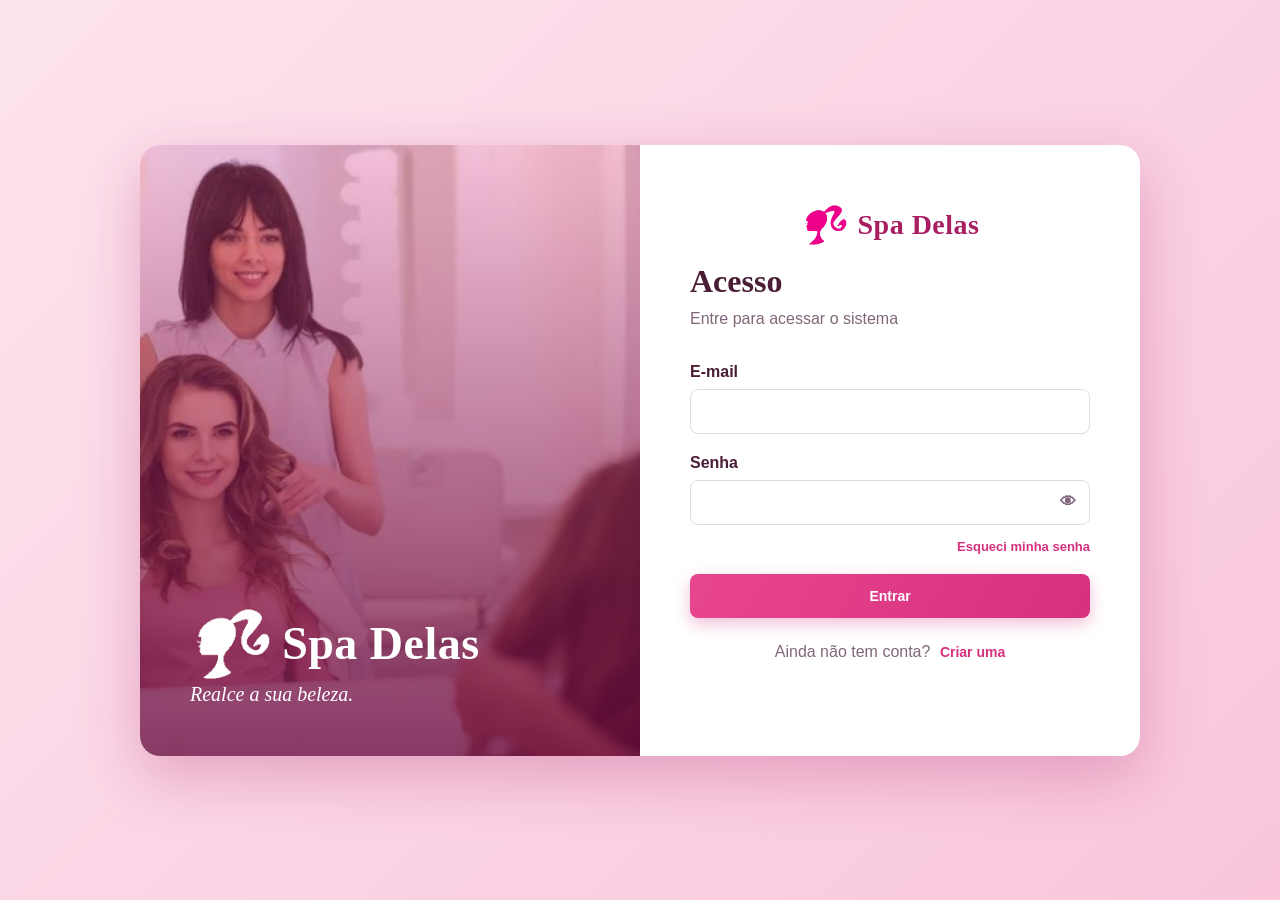
==== wwwroot/admin.html @ eb9e3eeb "Spa Delas - primeira versão" ====
<!DOCTYPE html>
<html lang="pt-br">
<head>
    <meta charset="UTF-8">
    <meta name="viewport" content="width=device-width, initial-scale=1.0">
    <title>Spa Delas - Administração</title>
    <link rel="icon" href="imagens/logo.png">
    <link rel="stylesheet" href="estilo.css">
    <link rel="stylesheet" href="comum.css">
    <style>
        .filtros { display:flex; gap:12px; flex-wrap:wrap; align-items:flex-end; }
        .filtros .campo { margin-bottom:0; }
        .acoes-tab { display:flex; gap:6px; flex-wrap:wrap; }
        tr.inativo td { opacity:.5; }
        .tabela-rolagem { overflow-x:auto; }
        .tabela-rolagem table { width:100%; min-width:560px; }
        .galeria { display:grid; grid-template-columns:repeat(auto-fill,minmax(110px,1fr)); gap:8px; }
        .galeria figure { margin:0; position:relative; }
        .galeria img { width:100%; height:100px; object-fit:cover; border-radius:8px; display:block; }
        .galeria .remover { position:absolute; top:4px; right:4px; background:rgba(0,0,0,.65); color:#fff; border-radius:50%; width:24px; height:24px; padding:0; line-height:1; }
    </style>
</head>
<body>
<div id="areaSistema">
    <header class="topo" id="cabecalho"></header>
    <nav class="menu" id="menu"></nav>
    <main class="conteudo">

        <section class="pagina escondido" id="pagina-dashboard">
            <div class="titulo-pagina"><h2>Dashboard</h2><p>Visão geral do salão.</p></div>
            <div class="card"><div class="filtros"><div class="campo"><label for="dashMeses">Período dos gráficos</label>
                <select id="dashMeses"><option value="3">Últimos 3 meses</option><option value="6" selected>Últimos 6 meses</option><option value="12">Últimos 12 meses</option></select></div></div></div>
            <div id="areaDash"><div class="carregando">Carregando…</div></div>
        </section>

        <section class="pagina escondido" id="pagina-agenda">
            <div class="titulo-pagina"><h2>Agenda</h2><p>Todas as profissionais em formato de calendário.</p></div>
            <div class="card"><div class="filtros" style="margin-bottom:14px"><div class="campo"><label for="agBarb">Profissional</label><select id="agBarb"><option value="">Todos</option></select></div></div><div id="calendario"></div></div>
        </section>

        <section class="pagina escondido" id="pagina-agendamentos">
            <div class="titulo-pagina"><h2>Agendamentos</h2><p>Filtre, conclua, cancele ou crie agendamentos para clientes.</p></div>
            <div class="card"><div class="filtros">
                <div class="campo"><label for="fDe">De</label><input type="date" id="fDe"></div>
                <div class="campo"><label for="fAte">Até</label><input type="date" id="fAte"></div>
                <div class="campo"><label for="fBarb">Profissional</label><select id="fBarb"><option value="">Todos</option></select></div>
                <div class="campo"><label for="fStatus">Status</label><select id="fStatus"><option value="">Todos</option><option>Agendado</option><option>Concluido</option><option>Faltou</option><option>Cancelado</option></select></div>
                <button type="button" class="btn btn-primario" id="fBuscar">Filtrar</button>
                <button type="button" class="btn btn-rosa" id="fNovo">+ Novo agendamento</button>
            </div></div>
            <div class="card" id="listaAg"></div>
        </section>

        <section class="pagina escondido" id="pagina-servicos">
            <div class="titulo-pagina"><h2>Serviços</h2><p>Edite, desative (sem perder histórico) ou remova.</p></div>
            <div class="card"><button type="button" class="btn btn-rosa" id="novoServico">+ Novo serviço</button></div>
            <div class="card" id="listaServicos"></div>
        </section>

        <section class="pagina escondido" id="pagina-barbeiros">
            <div class="titulo-pagina"><h2>Profissionais</h2><p>Cadastre, edite, defina a comissão, horários e perfil.</p></div>
            <div class="card"><button type="button" class="btn btn-rosa" id="novoBarbeiro">+ Nova profissional</button></div>
            <div class="card" id="listaBarbeiros"></div>
        </section>

        <section class="pagina escondido" id="pagina-clientes">
            <div class="titulo-pagina"><h2>Clientes</h2></div>
            <div class="card" id="listaClientes"></div>
        </section>

        <section class="pagina escondido" id="pagina-cupons">
            <div class="titulo-pagina"><h2>Cupons de desconto</h2></div>
            <div class="card"><button type="button" class="btn btn-rosa" id="novoCupom">+ Novo cupom</button></div>
            <div class="card" id="listaCupons"></div>
        </section>

        <section class="pagina escondido" id="pagina-financeiro">
            <div class="titulo-pagina"><h2>Financeiro</h2><p>Atendimentos concluídos no período, com comissões e lucro do salão.</p></div>
            <div class="card"><div class="filtros">
                <div class="campo"><label for="finDe">De</label><input type="date" id="finDe"></div>
                <div class="campo"><label for="finAte">Até</label><input type="date" id="finAte"></div>
                <button type="button" class="btn btn-primario" id="finBuscar">Atualizar</button></div></div>
            <div id="areaFin"></div>
        </section>

        <section class="pagina escondido" id="pagina-conta"><div id="areaConta"></div></section>
    </main>
</div>

<script src="comum.js"></script>
<script src="calendario.js"></script>
<script src="horarios.js"></script>
<script>
var usuario = exigirLogin(["Administrador"]);
var $ = function (id) { return document.getElementById(id); };
var A = { servicos: [], barbeiros: [], clientes: [], cal: null, agLista: [] };
var STATUS_ROTULO = { Agendado: "Agendado", Concluido: "Concluído", Faltou: "Faltou", Cancelado: "Cancelado" };

function opcoesBarbeiros(sel, todos) {
    return (todos ? '<option value="">Todos</option>' : "") + A.barbeiros.filter(function (b) { return b.ativo; }).map(function (b) { return '<option value="' + b.id + '"' + (b.id === sel ? " selected" : "") + ">" + esc(b.nome) + "</option>"; }).join("");
}
async function carregarBarbeiros() { A.barbeiros = await api("/api/barbeiros?todos=true"); }
async function carregarServicos() { A.servicos = await api("/api/servicos?todos=true"); }
function alvo(ev, attr) { var t = ev.target.closest("[" + attr + "]"); return t ? Number(t.getAttribute(attr)) : null; }
function numero(v) { return Number(String(v).replace(",", ".")); }
function inicioMes() { var d = new Date(); return isoData(new Date(d.getFullYear(), d.getMonth(), 1)); }

/* ================= DASHBOARD ================= */
function variacao(atual, anterior) {
    if (!anterior) return atual > 0 ? "novo" : "—";
    var v = Math.round(((atual - anterior) / anterior) * 100);
    return (v >= 0 ? "▲ +" : "▼ ") + v + "% vs mês anterior";
}
async function renderDash() {
    var area = $("areaDash");
    try {
        var d = await api("/api/dashboard?meses=" + $("dashMeses").value);
        var maxF = Math.max.apply(null, d.faturamentoPorMes.map(function (m) { return m.faturamento; }).concat([1]));
        var maxS = Math.max.apply(null, d.servicosMaisPedidos.map(function (s) { return s.quantidade; }).concat([1]));
        var maxB = Math.max.apply(null, d.rankingBarbeiros.map(function (b) { return b.faturamento; }).concat([1]));
        var maxH = Math.max.apply(null, d.horariosPico.map(function (h) { return h.quantidade; }).concat([1]));
        var html = '<div class="grade-kpi">' +
            '<div class="kpi"><span>Faturamento do mês</span><b>' + moeda(d.faturamentoMes) + "</b><small>" + variacao(d.faturamentoMes, d.faturamentoMesAnterior) + "</small></div>" +
            '<div class="kpi"><span>Atendimentos no mês</span><b>' + d.atendimentosMes + "</b><small>" + d.faltas + " falta(s)</small></div>" +
            '<div class="kpi"><span>Ticket médio</span><b>' + moeda(d.ticketMedio) + "</b><small>por atendimento</small></div>" +
            '<div class="kpi"><span>Hoje</span><b>' + d.agendamentosHoje + "</b><small>" + d.agendamentosFuturos + " agendamentos futuros</small></div>" +
            '<div class="kpi"><span>Clientes</span><b>' + d.totalClientes + "</b><small>cadastrados</small></div></div>";
        html += '<div class="grade-2" style="align-items:start"><div class="card"><h3>Faturamento por mês</h3><div class="barras">' + d.faturamentoPorMes.map(function (m) {
            var p = m.mes.split("-");
            return '<div class="col" title="' + esc(m.atendimentos + " atendimento(s)") + '"><span class="v">' + moeda(m.faturamento) + '</span><div class="b" style="height:' + Math.round((m.faturamento / maxF) * 160) + 'px"></div><span class="r">' + p[1] + "/" + p[0].slice(2) + "</span></div>";
        }).join("") + "</div></div>";
        html += '<div class="card"><h3>Serviços mais pedidos</h3>' + (d.servicosMaisPedidos.length ? d.servicosMaisPedidos.map(function (s) {
            return '<div class="hbarra"><span>' + esc(s.nome) + '</span><div class="trilho"><div class="preenche" style="width:' + Math.round((s.quantidade / maxS) * 100) + '%"></div></div><b>' + s.quantidade + "</b></div>";
        }).join("") : '<div class="vazio">Sem dados no período.</div>') + "</div>";
        html += '<div class="card"><h3>Ranking de profissionais</h3>' + (d.rankingBarbeiros.length ? d.rankingBarbeiros.map(function (b, i) {
            return '<div class="hbarra"><span>' + (i + 1) + "º " + esc(b.nome) + '</span><div class="trilho"><div class="preenche" style="width:' + Math.round((b.faturamento / maxB) * 100) + '%"></div></div><b>' + moeda(b.faturamento) + "</b></div>" +
                '<div class="texto-pequeno texto-suave" style="margin:-6px 0 10px">' + b.atendimentos + " atend. · comissão " + moeda(b.comissao) + " · " + (b.media ? Number(b.media).toFixed(1).replace(".", ",") + " ★" : "sem avaliações") + "</div>";
        }).join("") : '<div class="vazio">Sem dados no período.</div>') + "</div>";
        html += '<div class="card"><h3>Horários de pico</h3>' + (d.horariosPico.length ? '<div class="barras" style="height:180px">' + d.horariosPico.map(function (h) {
            return '<div class="col"><span class="v">' + h.quantidade + '</span><div class="b" style="height:' + Math.round((h.quantidade / maxH) * 120) + 'px"></div><span class="r">' + esc(h.hora) + "</span></div>";
        }).join("") + "</div>" : '<div class="vazio">Sem dados no período.</div>') + "</div></div>";
        area.innerHTML = html;
    } catch (e) { area.innerHTML = '<div class="aviso-caixa erro">' + esc(e.message) + "</div>"; }
}

/* ================= AGENDA (calendário) ================= */
function abrirDetalheAg(a) {
    abrirModal({
        titulo: "Agendamento #" + a.id, html:
            "<p><b>" + esc(a.nomeCliente) + "</b> com <b>" + esc(a.nomeBarbeiro) + "</b> " + badgeStatus(a.status) + "</p>" +
            '<p class="mt">' + esc(dataHoraBR(new Date(a.dataHora))) + " — " + esc(a.nomeServico) + " (" + duracaoTexto(a.duracaoMinutos) + ")</p>" +
            '<p class="mt">Cliente pagou <b>' + moeda(a.valorFinal) + "</b> · profissional " + moeda(a.valorBarbeiro) + " · salão " + moeda(a.valorAdministrador) + "</p>",
        botoes: [{ rotulo: "Fechar", classe: "btn-secundario", fechar: true }].concat(a.status === "Agendado" ? [
            { rotulo: "Cancelar", classe: "btn-perigo", aoClicar: function (m) { m.fechar(); acaoAg("cancelar", a); } },
            { rotulo: "Concluir", classe: "btn-primario", aoClicar: function (m) { m.fechar(); acaoAg("Concluido", a); } }] : [])
    });
}
function montarAgenda() {
    $("agBarb").innerHTML = opcoesBarbeiros(null, true);
    if (!A.cal) A.cal = Calendario.montar($("calendario"), {
        modo: window.innerWidth < 700 ? "dia" : "semana", data: new Date(), horaInicio: 7, horaFim: 21, mostrarBarbeiro: true,
        buscar: function (de, ate) { var b = $("agBarb").value; return api("/api/agendamentos?de=" + de + "&ate=" + ate + (b ? "&barbeiroId=" + b : "")); },
        aoClicar: abrirDetalheAg
    }); else A.cal.recarregar();
}

/* ================= AGENDAMENTOS (lista) ================= */
async function acaoAg(acao, a) {
    var r;
    if (acao === "Concluido" || acao === "Faltou") r = await tentar(function () { return api("/api/agendamentos/" + a.id + "/status", { method: "PUT", body: { status: acao } }); });
    else if (acao === "cancelar") {
        if (!(await confirmar({ titulo: "Cancelar agendamento", mensagem: "Cancelar o horário de " + a.nomeCliente + " em " + dataHoraBR(new Date(a.dataHora)) + "?", textoConfirmar: "Cancelar horário", textoCancelar: "Manter", perigo: true }))) return;
        r = await tentar(function () { return api("/api/agendamentos/" + a.id + "/cancelar", { method: "PUT" }); });
    } else if (acao === "excluir") {
        if (!(await confirmar({ titulo: "Excluir definitivamente", mensagem: "Isso apaga o registro e some dos relatórios financeiros. Prefira cancelar. Continuar?", textoConfirmar: "Excluir", perigo: true }))) return;
        r = await tentar(function () { return api("/api/agendamentos/" + a.id, { method: "DELETE" }); });
        if (r === undefined) return;
    }
    if (r !== undefined && r !== null) { toast("Feito!", "ok"); buscarAgendamentos(); if (A.cal) A.cal.recarregar(); }
}
async function buscarAgendamentos() {
    var q = ["de=" + ($("fDe").value || inicioMes()) + "T00:00:00", "ate=" + isoData(somarDias(lerIsoData($("fAte").value || isoData(somarDias(new Date(), 30))), 1)) + "T00:00:00"];
    if ($("fBarb").value) q.push("barbeiroId=" + $("fBarb").value);
    if ($("fStatus").value) q.push("status=" + $("fStatus").value);
    var area = $("listaAg"); area.innerHTML = '<div class="carregando">Carregando…</div>';
    try {
        A.agLista = await api("/api/agendamentos?" + q.join("&"));
        area.innerHTML = A.agLista.length ? '<div class="tabela-rolagem"><table><thead><tr><th>Data</th><th>Cliente</th><th>Profissional</th><th>Serviço</th><th>Valor</th><th>Status</th><th></th></tr></thead><tbody>' +
            A.agLista.map(function (a) {
                var bt = "";
                if (a.status === "Agendado") bt += '<button class="btn btn-primario btn-pequeno" data-ac="Concluido" data-id="' + a.id + '">Concluir</button><button class="btn btn-perigo btn-pequeno" data-ac="cancelar" data-id="' + a.id + '">Cancelar</button>';
                bt += '<button class="btn btn-secundario btn-pequeno" data-ac="excluir" data-id="' + a.id + '" title="Excluir definitivamente">🗑</button>';
                return "<tr><td>" + esc(dataHoraBR(new Date(a.dataHora))) + "</td><td>" + esc(a.nomeCliente) + "</td><td>" + esc(a.nomeBarbeiro) + "</td><td>" + esc(a.nomeServico) + "</td><td>" + moeda(a.valorFinal) + "</td><td>" + badgeStatus(a.status) + '</td><td><div class="acoes-tab">' + bt + "</div></td></tr>";
            }).join("") + "</tbody></table></div>" : '<div class="vazio">Nenhum agendamento encontrado.</div>';
    } catch (e) { area.innerHTML = '<div class="aviso-caixa erro">' + esc(e.message) + "</div>"; }
}
$("listaAg").onclick = function (ev) {
    var t = ev.target.closest("[data-ac]"); if (!t) return;
    var a = A.agLista.find(function (x) { return x.id === Number(t.getAttribute("data-id")); }); if (a) acaoAg(t.getAttribute("data-ac"), a);
};
async function novoAgendamento() {
    if (!A.clientes.length) A.clientes = await api("/api/clientes").catch(function () { return []; });
    var est = { hora: "" };
    var m = abrirModal({
        titulo: "Novo agendamento", largo: true, html:
            '<div class="campo"><label>Cliente</label><select id="naCli">' + A.clientes.map(function (c) { return '<option value="' + c.id + '">' + esc(c.nome) + "</option>"; }).join("") + "</select></div>" +
            '<div class="campo"><label>Serviços</label><div class="chips" id="naServ">' + A.servicos.filter(function (s) { return s.ativo; }).map(function (s) { return '<button type="button" class="chip" data-s="' + s.id + '"><strong>' + esc(s.nome) + "</strong><small>" + duracaoTexto(s.duracaoMinutos) + " · " + moeda(s.preco) + "</small></button>"; }).join("") + "</div></div>" +
            '<div class="campo"><label>Profissional</label><select id="naBarb">' + opcoesBarbeiros(null, false) + '</select></div><div class="campo"><label>Dia</label><input type="date" id="naData" min="' + isoData(new Date()) + '"></div><div id="naSlots"></div>',
        botoes: [{ rotulo: "Voltar", classe: "btn-secundario", fechar: true }, { rotulo: "Agendar", classe: "btn-primario", aoClicar: async function (mm) {
            var ids = ids2(); if (!ids.length || !est.hora) { toast("Escolha serviços, dia e horário.", "erro"); return; }
            try {
                await api("/api/agendamentos", { method: "POST", body: { clienteId: Number(mm.corpo.querySelector("#naCli").value), barbeiroId: Number(mm.corpo.querySelector("#naBarb").value), dataHora: mm.corpo.querySelector("#naData").value + "T" + est.hora + ":00", servicoIds: ids } });
                toast("Agendamento criado!", "ok"); mm.fechar(); buscarAgendamentos(); if (A.cal) A.cal.recarregar();
            } catch (e) { toast(e.message, "erro"); }
        } }]
    });
    function ids2() { return Array.prototype.map.call(m.corpo.querySelectorAll("#naServ .selecionado"), function (b) { return Number(b.getAttribute("data-s")); }); }
    async function slots() {
        est.hora = ""; var area = m.corpo.querySelector("#naSlots"), ids = ids2(), d = m.corpo.querySelector("#naData").value, b = m.corpo.querySelector("#naBarb").value;
        if (!ids.length || !d || !b) { area.innerHTML = ""; return; }
        try {
            var l = await api("/api/agendamentos/horarios-livres?barbeiroId=" + b + "&data=" + d + "&servicoIds=" + ids.join(","));
            area.innerHTML = l.length ? '<div class="slots">' + l.map(function (h) { return '<button type="button" class="slot" data-h="' + h + '">' + h + "</button>"; }).join("") + "</div>" : '<div class="aviso-caixa aviso">Sem horários livres.</div>';
        } catch (e) { area.innerHTML = '<div class="aviso-caixa erro">' + esc(e.message) + "</div>"; }
    }
    m.corpo.addEventListener("click", function (ev) {
        var s = ev.target.closest("[data-s]"), h = ev.target.closest("[data-h]");
        if (s) { s.classList.toggle("selecionado"); slots(); }
        if (h) { est.hora = h.getAttribute("data-h"); m.corpo.querySelectorAll("#naSlots .slot").forEach(function (x) { x.classList.remove("selecionado"); }); h.classList.add("selecionado"); }
    });
    m.corpo.querySelector("#naBarb").onchange = slots; m.corpo.querySelector("#naData").onchange = slots;
}

/* ================= SERVIÇOS ================= */
function renderServicos() {
    $("listaServicos").innerHTML = A.servicos.length ? '<div class="tabela-rolagem"><table><thead><tr><th>Serviço</th><th>Duração</th><th>Preço</th><th>Status</th><th></th></tr></thead><tbody>' + A.servicos.map(function (s) {
        return '<tr class="' + (s.ativo ? "" : "inativo") + '"><td><b>' + esc(s.nome) + "</b></td><td>" + duracaoTexto(s.duracaoMinutos) + "</td><td>" + moeda(s.preco) + "</td><td>" + (s.ativo ? '<span class="badge badge-concluido">Ativo</span>' : '<span class="badge badge-cancelado">Inativo</span>') +
            '</td><td><div class="acoes-tab"><button class="btn btn-secundario btn-pequeno" data-edit="' + s.id + '">Editar</button><button class="btn btn-secundario btn-pequeno" data-toggle="' + s.id + '">' + (s.ativo ? "Desativar" : "Ativar") + '</button><button class="btn btn-perigo btn-pequeno" data-del="' + s.id + '">Excluir</button></div></td></tr>';
    }).join("") + "</tbody></table></div>" : '<div class="vazio">Nenhum serviço cadastrado.</div>';
}
function formServico(s) {
    s = s || {};
    abrirModal({
        titulo: s.id ? "Editar serviço" : "Novo serviço", html:
            '<div class="campo"><label>Nome</label><input id="svNome" maxlength="100" value="' + esc(s.nome || "") + '"></div>' +
            '<div class="campo"><label>Preço (R$)</label><input id="svPreco" inputmode="decimal" value="' + (s.preco != null ? String(s.preco).replace(".", ",") : "") + '"></div>' +
            '<div class="campo"><label>Duração (minutos)</label><input type="number" id="svDur" min="15" step="15" value="' + (s.duracaoMinutos || 30) + '"></div>',
        botoes: [{ rotulo: "Cancelar", classe: "btn-secundario", fechar: true }, { rotulo: "Salvar", classe: "btn-primario", aoClicar: async function (m) {
            var corpo = { nome: m.corpo.querySelector("#svNome").value.trim(), preco: numero(m.corpo.querySelector("#svPreco").value), duracaoMinutos: Number(m.corpo.querySelector("#svDur").value) };
            if (!corpo.nome || !(corpo.preco >= 0) || !(corpo.duracaoMinutos > 0)) { toast("Preencha nome, preço e duração.", "erro"); return; }
            try { await api("/api/servicos" + (s.id ? "/" + s.id : ""), { method: s.id ? "PUT" : "POST", body: corpo }); toast("Serviço salvo!", "ok"); m.fechar(); await carregarServicos(); renderServicos(); }
            catch (e) { toast(e.message, "erro"); }
        } }]
    });
}
$("novoServico").onclick = function () { formServico(); };
$("listaServicos").onclick = async function (ev) {
    var e = alvo(ev, "data-edit"), t = alvo(ev, "data-toggle"), d = alvo(ev, "data-del");
    var find = function (id) { return A.servicos.find(function (x) { return x.id === id; }); };
    if (e) formServico(find(e));
    if (t) { var s = find(t); var r = await tentar(function () { return api("/api/servicos/" + t + "/ativo", { method: "PATCH", body: { ativo: !s.ativo } }); }); if (r) { await carregarServicos(); renderServicos(); toast(s.ativo ? "Serviço desativado." : "Serviço ativado.", "ok"); } }
    if (d) {
        var sv = find(d);
        if (!(await confirmar({ titulo: "Excluir serviço", mensagem: 'Excluir "' + sv.nome + '"?', textoConfirmar: "Excluir", perigo: true }))) return;
        try { await api("/api/servicos/" + d, { method: "DELETE" }); toast("Serviço excluído.", "ok"); await carregarServicos(); renderServicos(); }
        catch (er) { toast(er.status === 409 ? "Esse serviço já foi usado em agendamentos. Desative-o para preservar o histórico." : er.message, "erro"); }
    }
};

/* ================= BARBEIROS ================= */
function renderBarbeiros() {
    $("listaBarbeiros").innerHTML = A.barbeiros.length ? '<div class="tabela-rolagem"><table><thead><tr><th>Profissional</th><th>E-mail</th><th>Comissão</th><th>Nota</th><th>Status</th><th></th></tr></thead><tbody>' + A.barbeiros.map(function (b) {
        return '<tr class="' + (b.ativo ? "" : "inativo") + '"><td><div class="flex">' + avatarHtml(b.fotoUrl, b.nome, 34) + "<b>" + esc(b.nome) + "</b></div></td><td>" + esc(b.email || "") + "</td><td>" + (b.percentualBarbeiro != null ? b.percentualBarbeiro + "%" : "—") + "</td><td>" + mediaHtml(b.media, b.totalAvaliacoes) + "</td><td>" + (b.ativo ? '<span class="badge badge-concluido">Ativo</span>' : '<span class="badge badge-cancelado">Inativo</span>') +
            '</td><td><div class="acoes-tab"><button class="btn btn-secundario btn-pequeno" data-edit="' + b.id + '">Editar</button><button class="btn btn-secundario btn-pequeno" data-horas="' + b.id + '">Horários</button><button class="btn btn-secundario btn-pequeno" data-perf="' + b.id + '">Perfil</button><button class="btn btn-secundario btn-pequeno" data-toggle="' + b.id + '">' + (b.ativo ? "Desativar" : "Ativar") + '</button><button class="btn btn-perigo btn-pequeno" data-del="' + b.id + '">Excluir</button></div></td></tr>';
    }).join("") + "</tbody></table></div>" : '<div class="vazio">Nenhuma profissional cadastrada.</div>';
}
function formBarbeiro(b) {
    b = b || {};
    abrirModal({
        titulo: b.id ? "Editar profissional" : "Nova profissional", html:
            '<div class="campo"><label>Nome</label><input id="bbNome" maxlength="100" value="' + esc(b.nome || "") + '"></div>' +
            '<div class="campo"><label>E-mail (login)</label><input type="email" id="bbEmail" value="' + esc(b.email || "") + '"></div>' +
            '<div class="campo"><label>' + (b.id ? "Nova senha (deixe em branco para manter)" : "Senha inicial (mín. 6 caracteres)") + '</label><input type="password" id="bbSenha" autocomplete="new-password"></div>' +
            '<div class="campo"><label>Comissão da profissional (%)</label><input type="number" id="bbPct" min="0" max="100" value="' + (b.percentualBarbeiro != null ? b.percentualBarbeiro : 50) + '"></div>',
        botoes: [{ rotulo: "Cancelar", classe: "btn-secundario", fechar: true }, { rotulo: "Salvar", classe: "btn-primario", aoClicar: async function (m) {
            var q = function (id) { return m.corpo.querySelector(id).value; };
            var corpo = { nome: q("#bbNome").trim(), email: q("#bbEmail").trim(), percentualBarbeiro: Number(q("#bbPct")) };
            if (!corpo.nome || !corpo.email) { toast("Informe nome e e-mail.", "erro"); return; }
            if (!(corpo.percentualBarbeiro >= 0 && corpo.percentualBarbeiro <= 100)) { toast("A comissão deve ficar entre 0 e 100.", "erro"); return; }
            if (b.id) { if (q("#bbSenha")) corpo.novaSenha = q("#bbSenha"); } else { if (q("#bbSenha").length < 6) { toast("A senha precisa de ao menos 6 caracteres.", "erro"); return; } corpo.senha = q("#bbSenha"); }
            try { await api("/api/barbeiros" + (b.id ? "/" + b.id : ""), { method: b.id ? "PUT" : "POST", body: corpo }); toast("Profissional salva!", "ok"); m.fechar(); await carregarBarbeiros(); renderBarbeiros(); }
            catch (e) { toast(e.message, "erro"); }
        } }]
    });
}
async function abrirPerfilBarbeiro(b) {
    var p = await tentar(function () { return api("/api/barbeiros/" + b.id + "/perfil"); }); if (!p) return;
    var m = abrirModal({
        titulo: "Perfil — " + b.nome, largo: true, html:
            '<div class="campo"><label>Especialidades</label><input id="ppEsp" maxlength="200" value="' + esc(p.especialidades || "") + '"></div><div class="campo"><label>Apresentação</label><textarea id="ppBio" maxlength="1000">' + esc(p.bio || "") + "</textarea></div>" +
            '<h4>Portfólio (' + p.fotos.length + "/12)</h4>" + (p.fotos.length ? '<div class="galeria">' + p.fotos.map(function (f) { return '<figure><img src="' + esc(f.url) + '" alt=""><button type="button" class="remover" data-foto="' + f.id + '">×</button></figure>'; }).join("") + "</div>" : '<p class="texto-suave">Sem fotos.</p>') +
            '<div class="flex mt"><input type="file" id="ppArq" accept="image/jpeg,image/png,image/webp"><button type="button" class="btn btn-rosa btn-pequeno" id="ppEnviar">Adicionar foto</button></div>',
        botoes: [{ rotulo: "Fechar", classe: "btn-secundario", fechar: true }, { rotulo: "Salvar textos", classe: "btn-primario", aoClicar: async function (mm) {
            var r = await tentar(function () { return api("/api/barbeiros/" + b.id + "/perfil", { method: "PUT", body: { especialidades: mm.corpo.querySelector("#ppEsp").value.trim(), bio: mm.corpo.querySelector("#ppBio").value.trim() } }); });
            if (r) { toast("Perfil salvo!", "ok"); mm.fechar(); await carregarBarbeiros(); renderBarbeiros(); }
        } }]
    });
    m.corpo.querySelector("#ppEnviar").onclick = async function () {
        var arq = m.corpo.querySelector("#ppArq").files[0]; if (!arq) { toast("Escolha uma imagem.", "erro"); return; }
        var fd = new FormData(); fd.append("arquivo", arq); fd.append("legenda", "");
        var r = await tentar(function () { return api("/api/barbeiros/" + b.id + "/portfolio", { method: "POST", body: fd }); });
        if (r) { toast("Foto adicionada!", "ok"); m.fechar(); abrirPerfilBarbeiro(b); }
    };
    m.corpo.addEventListener("click", async function (ev) {
        var f = ev.target.closest("[data-foto]"); if (!f) return;
        var r = await tentar(function () { return api("/api/barbeiros/" + b.id + "/portfolio/" + f.getAttribute("data-foto"), { method: "DELETE" }); });
        if (r !== undefined) { m.fechar(); abrirPerfilBarbeiro(b); }
    });
}
$("novoBarbeiro").onclick = function () { formBarbeiro(); };
$("listaBarbeiros").onclick = async function (ev) {
    var find = function (id) { return A.barbeiros.find(function (x) { return x.id === id; }); };
    var e = alvo(ev, "data-edit"), h = alvo(ev, "data-horas"), pf = alvo(ev, "data-perf"), t = alvo(ev, "data-toggle"), d = alvo(ev, "data-del");
    if (e) formBarbeiro(find(e));
    if (h) { var m = abrirModal({ titulo: "Horários — " + find(h).nome, largo: true, html: '<div id="edHor"></div>', botoes: [{ rotulo: "Fechar", classe: "btn-secundario", fechar: true }] }); EditorHorarios.montar(m.corpo.querySelector("#edHor"), h); }
    if (pf) abrirPerfilBarbeiro(find(pf));
    if (t) { var b = find(t); var r = await tentar(function () { return api("/api/barbeiros/" + t + "/ativo", { method: "PATCH", body: { ativo: !b.ativo } }); }); if (r) { await carregarBarbeiros(); renderBarbeiros(); toast(b.ativo ? "Profissional desativada (não aparece para clientes)." : "Profissional ativada.", "ok"); } }
    if (d) {
        var bb = find(d);
        if (!(await confirmar({ titulo: "Excluir profissional", mensagem: 'Excluir "' + bb.nome + '"?', textoConfirmar: "Excluir", perigo: true }))) return;
        try { await api("/api/barbeiros/" + d, { method: "DELETE" }); toast("Profissional excluída.", "ok"); await carregarBarbeiros(); renderBarbeiros(); }
        catch (er) { toast(er.status === 409 ? "Essa profissional tem histórico de atendimentos. Desative-a em vez de excluir." : er.message, "erro"); }
    }
};

/* ================= CLIENTES ================= */
async function renderClientes() {
    var area = $("listaClientes"); area.innerHTML = '<div class="carregando">Carregando…</div>';
    try {
        A.clientes = await api("/api/clientes");
        area.innerHTML = A.clientes.length ? '<div class="tabela-rolagem"><table><thead><tr><th>Cliente</th><th>E-mail</th><th>Agendamentos</th><th></th></tr></thead><tbody>' + A.clientes.map(function (c) {
            return "<tr><td><div class=\"flex\">" + avatarHtml(c.fotoUrl, c.nome, 34) + "<b>" + esc(c.nome) + "</b></div></td><td>" + esc(c.email) + "</td><td>" + c.totalAgendamentos + '</td><td><button class="btn btn-perigo btn-pequeno" data-del="' + c.id + '">Excluir</button></td></tr>';
        }).join("") + "</tbody></table></div>" : '<div class="vazio">Nenhum cliente cadastrado.</div>';
    } catch (e) { area.innerHTML = '<div class="aviso-caixa erro">' + esc(e.message) + "</div>"; }
}
$("listaClientes").onclick = async function (ev) {
    var d = alvo(ev, "data-del"); if (!d) return;
    var c = A.clientes.find(function (x) { return x.id === d; });
    if (!(await confirmar({ titulo: "Excluir cliente", mensagem: 'Excluir "' + c.nome + '"?', textoConfirmar: "Excluir", perigo: true }))) return;
    try { await api("/api/clientes/" + d, { method: "DELETE" }); toast("Cliente excluído.", "ok"); renderClientes(); }
    catch (er) { toast(er.status === 409 ? "Esse cliente tem histórico de agendamentos e não pode ser excluído." : er.message, "erro"); }
};

/* ================= CUPONS ================= */
async function renderCupons() {
    var area = $("listaCupons"); area.innerHTML = '<div class="carregando">Carregando…</div>';
    try {
        A.cupons = await api("/api/cupons");
        area.innerHTML = A.cupons.length ? '<div class="tabela-rolagem"><table><thead><tr><th>Código</th><th>Desconto</th><th>Validade</th><th>Usos</th><th>Status</th><th></th></tr></thead><tbody>' + A.cupons.map(function (c) {
            return '<tr class="' + (c.ativo ? "" : "inativo") + '"><td><b>' + esc(c.codigo) + "</b></td><td>" + (c.tipo === "Percentual" ? c.valor + "%" : moeda(c.valor)) + "</td><td>" + (c.validade ? esc(dataBR(lerIsoData(String(c.validade).slice(0, 10)))) : "Sem validade") + "</td><td>" + c.usosAtuais + (c.usosMaximos ? " / " + c.usosMaximos : "") + "</td><td>" + (c.ativo ? '<span class="badge badge-concluido">Ativo</span>' : '<span class="badge badge-cancelado">Inativo</span>') +
                '</td><td><div class="acoes-tab"><button class="btn btn-secundario btn-pequeno" data-edit="' + c.id + '">Editar</button><button class="btn btn-secundario btn-pequeno" data-toggle="' + c.id + '">' + (c.ativo ? "Desativar" : "Ativar") + '</button><button class="btn btn-perigo btn-pequeno" data-del="' + c.id + '">Excluir</button></div></td></tr>';
        }).join("") + "</tbody></table></div>" : '<div class="vazio">Nenhum cupom cadastrado.</div>';
    } catch (e) { area.innerHTML = '<div class="aviso-caixa erro">' + esc(e.message) + "</div>"; }
}
function formCupom(c) {
    c = c || {};
    abrirModal({
        titulo: c.id ? "Editar cupom" : "Novo cupom", html:
            '<div class="campo"><label>Código</label><input id="cpCod" maxlength="40" value="' + esc(c.codigo || "") + '" style="text-transform:uppercase"></div>' +
            '<div class="campo"><label>Tipo</label><select id="cpTipo"><option value="Percentual"' + (c.tipo === "Percentual" ? " selected" : "") + '>Percentual (%)</option><option value="Valor"' + (c.tipo === "Valor" ? " selected" : "") + ">Valor fixo (R$)</option></select></div>" +
            '<div class="campo"><label>Valor</label><input id="cpVal" inputmode="decimal" value="' + (c.valor != null ? String(c.valor).replace(".", ",") : "") + '"></div>' +
            '<div class="campo"><label>Validade (opcional)</label><input type="date" id="cpVal2" value="' + (c.validade ? String(c.validade).slice(0, 10) : "") + '"></div>' +
            '<div class="campo"><label>Máximo de usos (opcional)</label><input type="number" id="cpMax" min="1" value="' + (c.usosMaximos || "") + '"></div>',
        botoes: [{ rotulo: "Cancelar", classe: "btn-secundario", fechar: true }, { rotulo: "Salvar", classe: "btn-primario", aoClicar: async function (m) {
            var q = function (id) { return m.corpo.querySelector(id).value; };
            var corpo = { codigo: q("#cpCod").trim().toUpperCase(), tipo: q("#cpTipo"), valor: numero(q("#cpVal")), validade: q("#cpVal2") || null, usosMaximos: q("#cpMax") ? Number(q("#cpMax")) : null };
            if (!corpo.codigo || !(corpo.valor > 0)) { toast("Informe código e valor maior que zero.", "erro"); return; }
            if (corpo.tipo === "Percentual" && corpo.valor > 100) { toast("O percentual não pode passar de 100.", "erro"); return; }
            try { await api("/api/cupons" + (c.id ? "/" + c.id : ""), { method: c.id ? "PUT" : "POST", body: corpo }); toast("Cupom salvo!", "ok"); m.fechar(); renderCupons(); }
            catch (e) { toast(e.message, "erro"); }
        } }]
    });
}
$("novoCupom").onclick = function () { formCupom(); };
$("listaCupons").onclick = async function (ev) {
    var find = function (id) { return A.cupons.find(function (x) { return x.id === id; }); };
    var e = alvo(ev, "data-edit"), t = alvo(ev, "data-toggle"), d = alvo(ev, "data-del");
    if (e) formCupom(find(e));
    if (t) { var c = find(t); var r = await tentar(function () { return api("/api/cupons/" + t + "/ativo", { method: "PATCH", body: { ativo: !c.ativo } }); }); if (r) renderCupons(); }
    if (d) {
        if (!(await confirmar({ titulo: "Excluir cupom", mensagem: "Excluir este cupom?", textoConfirmar: "Excluir", perigo: true }))) return;
        try { await api("/api/cupons/" + d, { method: "DELETE" }); toast("Cupom excluído.", "ok"); renderCupons(); }
        catch (er) { toast(er.status === 409 ? "Esse cupom já foi usado. Desative-a em vez de excluir." : er.message, "erro"); }
    }
};

/* ================= FINANCEIRO ================= */
async function renderFinanceiro() {
    var de = $("finDe").value || inicioMes(), ate = $("finAte").value || isoData(new Date());
    var area = $("areaFin"); area.innerHTML = '<div class="carregando">Carregando…</div>';
    try {
        var l = (await api("/api/agendamentos?de=" + de + "T00:00:00&ate=" + isoData(somarDias(lerIsoData(ate), 1)) + "T00:00:00&status=Concluido"));
        var soma = function (campo) { return l.reduce(function (t, a) { return t + Number(a[campo] || 0); }, 0); };
        var porBarb = {};
        l.forEach(function (a) { var x = porBarb[a.barbeiroId] || (porBarb[a.barbeiroId] = { nome: a.nomeBarbeiro, n: 0, receita: 0, com: 0 }); x.n++; x.receita += Number(a.valorFinal); x.com += Number(a.valorBarbeiro); });
        var html = '<div class="grade-kpi"><div class="kpi"><span>Receita</span><b>' + moeda(soma("valorFinal")) + "</b><small>" + l.length + " atendimento(s)</small></div>" +
            '<div class="kpi"><span>Descontos dados</span><b>' + moeda(soma("valorDesconto")) + "</b><small>cupons e fidelidade</small></div>" +
            '<div class="kpi"><span>Comissões</span><b>' + moeda(soma("valorBarbeiro")) + "</b><small>das profissionais</small></div>" +
            '<div class="kpi"><span>Lucro do salão</span><b>' + moeda(soma("valorAdministrador")) + "</b><small>após comissões</small></div></div>";
        var ks = Object.keys(porBarb);
        html += '<div class="card"><h3>Por profissional</h3>' + (ks.length ? '<div class="tabela-rolagem"><table><thead><tr><th>Profissional</th><th>Atendimentos</th><th>Receita</th><th>Comissão</th></tr></thead><tbody>' + ks.map(function (k) { var x = porBarb[k]; return "<tr><td>" + esc(x.nome) + "</td><td>" + x.n + "</td><td>" + moeda(x.receita) + "</td><td>" + moeda(x.com) + "</td></tr>"; }).join("") + "</tbody></table></div>" : '<div class="vazio">Sem atendimentos concluídos no período.</div>') + "</div>";
        area.innerHTML = html;
    } catch (e) { area.innerHTML = '<div class="aviso-caixa erro">' + esc(e.message) + "</div>"; }
}

/* ================= início ================= */
async function iniciar() {
    montarCabecalho(usuario);
    await Promise.all([carregarBarbeiros(), carregarServicos()]).catch(function (e) { toast(e.message, "erro"); });
    $("fBarb").innerHTML = opcoesBarbeiros(null, true);
    $("fDe").value = inicioMes(); $("fAte").value = isoData(somarDias(new Date(), 30)); $("finDe").value = inicioMes(); $("finAte").value = isoData(new Date());
    $("dashMeses").onchange = renderDash; $("agBarb").onchange = function () { if (A.cal) A.cal.recarregar(); };
    $("fBuscar").onclick = buscarAgendamentos; $("fNovo").onclick = novoAgendamento; $("finBuscar").onclick = renderFinanceiro;
    Paginas.aoAbrir("dashboard", renderDash);
    Paginas.aoAbrir("agenda", montarAgenda);
    Paginas.aoAbrir("agendamentos", buscarAgendamentos);
    Paginas.aoAbrir("servicos", async function () { await carregarServicos(); renderServicos(); });
    Paginas.aoAbrir("barbeiros", async function () { await carregarBarbeiros(); renderBarbeiros(); });
    Paginas.aoAbrir("clientes", renderClientes);
    Paginas.aoAbrir("cupons", renderCupons);
    Paginas.aoAbrir("financeiro", renderFinanceiro);
    Paginas.aoAbrir("conta", function () { montarConta($("areaConta")); });
    Paginas.menu([{ id: "dashboard", rotulo: "Dashboard" }, { id: "agenda", rotulo: "Agenda" }, { id: "agendamentos", rotulo: "Agendamentos" }, { id: "servicos", rotulo: "Serviços" }, { id: "barbeiros", rotulo: "Profissionais" }, { id: "clientes", rotulo: "Clientes" }, { id: "cupons", rotulo: "Cupons" }, { id: "financeiro", rotulo: "Financeiro" }, { id: "conta", rotulo: "Minha conta" }]);
}
if (usuario) iniciar();
</script>
</body>
</html>
---- wwwroot/estilo.css ----
* {
    margin: 0;
    padding: 0;
    box-sizing: border-box;
}

@import url("https://fonts.googleapis.com/css2?family=Playfair+Display:wght@600;700&family=Poppins:wght@400;500;600;700&display=swap");

:root {
    --rosa: #d6307f;
    --rosa-hover: #be2672;
    --rosa-escuro: #a81e61;
    --rosa-claro: #f9c6dc;
    --rosa-bg: #fff1f6;
    --ameixa: #3b1230;
    --texto: #4a1d36;
    --creme: #fff1f6;
    --branco: #ffffff;
    --cinza: #80677a;
    --verde: #4caf50;
    --vermelho: #c0392b;
    --fonte-titulo: "Playfair Display", Georgia, "Times New Roman", serif;
    --fonte-texto: "Poppins", "Segoe UI", Arial, sans-serif;
}

body {
    font-family: var(--fonte-texto);
    background: var(--creme);
    color: var(--texto);
}

/* LOGIN */

#areaLogin {
    min-height: 100vh;
    display: flex;
    justify-content: center;
    align-items: center;
    background: linear-gradient(135deg, #fde4ee 0%, #f9c6dc 100%);
    padding: 30px;
}

.login-container {
    width: 100%;
    max-width: 1000px;
    min-height: 600px;
    display: grid;
    grid-template-columns: 1fr 1fr;
    background: var(--branco);
    border-radius: 20px;
    overflow: hidden;
    box-shadow: 0 20px 60px rgba(168, 30, 97, 0.28);
}

.login-imagem {
    min-height: 600px;
    background:
        linear-gradient(rgba(214, 48, 127, 0.30), rgba(110, 14, 66, 0.82)),
        url("imagens/fundo.png") center/cover;
    display: flex;
    align-items: flex-end;
}

.login-overlay {
    padding: 50px;
    color: white;
}

.login-overlay h1 {
    font-family: var(--fonte-titulo);
    font-size: 48px;
    margin-bottom: 10px;
}

.login-overlay p {
    font-size: 20px;
    font-family: var(--fonte-titulo);
    font-style: italic;
    color: #fff;
}

.login-formulario {
    padding: 60px 50px;
    display: flex;
    flex-direction: column;
    justify-content: center;
}

.login-formulario h2 {
    font-family: var(--fonte-titulo);
    color: var(--texto);
    font-size: 32px;
    margin-bottom: 10px;
}

.subtitulo {
    color: var(--cinza);
    margin-bottom: 35px;
}

.campo {
    display: flex;
    flex-direction: column;
    gap: 8px;
    margin-bottom: 20px;
}

.campo label {
    font-weight: bold;
    color: var(--texto);
}

.campo input,
.campo select {
    width: 100%;
    padding: 13px 15px;
    border: 1px solid #ddd;
    border-radius: 8px;
    font-size: 15px;
    outline: none;
    background: white;
}

.campo input:focus,
.campo select:focus {
    border-color: var(--rosa);
    box-shadow: 0 0 0 2px rgba(214, 48, 127, 0.15);
}

button {
    border: none;
    border-radius: 8px;
    padding: 12px 20px;
    cursor: pointer;
    font-size: 14px;
    font-weight: bold;
    transition: 0.2s;
}

.login-formulario > button {
    width: 100%;
    background: var(--rosa-escuro);
    color: white;
    padding: 14px;
    margin-top: 5px;
}

.login-formulario > button:hover {
    background: var(--rosa-hover);
}

.trocar-cadastro {
    text-align: center;
    margin-top: 25px;
    color: var(--cinza);
}

.trocar-cadastro button {
    background: none;
    color: var(--rosa);
    padding: 0;
    margin-left: 5px;
}

.trocar-cadastro button:hover {
    text-decoration: underline;
}

#erroLogin {
    color: var(--vermelho);
    text-align: center;
    margin-top: 15px;
    min-height: 20px;
}


/* SISTEMA */

#areaSistema {
    min-height: 100vh;
    background: var(--creme);
}

.topo {
    height: 75px;
    background: linear-gradient(120deg, #e8458f 0%, #d6307f 45%, #a81e61 100%);
    box-shadow: 0 4px 18px rgba(168, 30, 97, 0.3);
    position: relative;
    z-index: 5;
    color: white;
    display: flex;
    align-items: center;
    justify-content: space-between;
    padding: 0 35px;
}

.logo h1 {
    color: #fff;
    font-size: 27px;
}

.usuario-topo {
    display: flex;
    align-items: center;
    gap: 15px;
}

.usuario-topo b {
    color: #fff;
}

.usuario-topo button {
    background: var(--vermelho);
    color: white;
}

.usuario-topo button:hover {
    opacity: 0.85;
}


/* MENU */

.menu {
    min-height: 60px;
    background: #fff;
    border-bottom: 1px solid #f3d4e1;
    display: flex;
    align-items: center;
    gap: 8px;
    padding: 10px 30px;
    flex-wrap: wrap;
}

.menu button {
    background: transparent;
    color: var(--texto);
    border: 1px solid transparent;
    border-radius: 30px;
}

.menu button:hover {
    background: var(--rosa-bg);
    color: var(--rosa-escuro);
    border-color: var(--rosa-claro);
}


/* CONTEÚDO */

.conteudo {
    max-width: 1400px;
    margin: auto;
    padding: 35px;
}

.pagina {
    animation: aparecer 0.2s ease;
}

@keyframes aparecer {
    from {
        opacity: 0;
        transform: translateY(5px);
    }

    to {
        opacity: 1;
        transform: translateY(0);
    }
}

.titulo-pagina {
    margin-bottom: 30px;
}

.titulo-pagina h2 {
    font-family: var(--fonte-titulo);
    font-size: 32px;
    color: var(--texto);
    margin-bottom: 7px;
}

.titulo-pagina p {
    color: var(--cinza);
}


/* CARDS INÍCIO */

.cards-inicio {
    display: grid;
    grid-template-columns: repeat(4, 1fr);
    gap: 20px;
}

.card-inicio {
    background: white;
    border-radius: 15px;
    padding: 25px;
    box-shadow: 0 5px 20px rgba(74, 29, 54, 0.08);
    border-left: 5px solid var(--rosa);
}

.card-inicio .icone {
    font-size: 30px;
    margin-bottom: 15px;
}

.card-inicio h3 {
    color: var(--texto);
    margin-bottom: 10px;
}

.card-inicio p {
    color: var(--rosa);
    font-size: 28px;
    font-weight: bold;
}


/* FORMULÁRIOS */

.formulario {
    background: white;
    border-radius: 15px;
    padding: 25px;
    margin-bottom: 30px;
    display: grid;
    grid-template-columns: repeat(3, 1fr);
    gap: 20px;
    box-shadow: 0 5px 20px rgba(74, 29, 54, 0.08);
}

.formulario .campo {
    margin-bottom: 0;
}

.formulario > button {
    background: var(--rosa-escuro);
    color: white;
    align-self: end;
}

.formulario > button:hover {
    background: var(--rosa-hover);
}


/* TABELAS */

.tabela-container {
    background: white;
    border-radius: 15px;
    overflow-x: auto;
    box-shadow: 0 5px 20px rgba(74, 29, 54, 0.08);
}

table {
    width: 100%;
    border-collapse: collapse;
    min-width: 700px;
}

thead {
    background: var(--rosa-bg);
    color: var(--rosa-escuro);
    border-bottom: 2px solid var(--rosa-claro);
}

th,
td {
    padding: 15px;
    text-align: left;
    border-bottom: 1px solid #eee;
}

th {
    font-size: 14px;
}

td {
    color: #444;
}

tbody tr:hover {
    background: #fff7fa;
}




/* FINANCEIRO */

.cards-financeiro {
    display: grid;
    grid-template-columns: repeat(3, 1fr);
    gap: 20px;
}

.card-financeiro {
    background: white;
    border-radius: 15px;
    padding: 30px;
    box-shadow: 0 5px 20px rgba(74, 29, 54, 0.08);
}

.card-financeiro span {
    display: block;
    color: var(--cinza);
    margin-bottom: 15px;
}

.card-financeiro strong {
    color: var(--rosa);
    font-size: 28px;
}


/* CONTA */

.conta-card {
    max-width: 500px;
    background: white;
    padding: 40px;
    border-radius: 15px;
    box-shadow: 0 5px 20px rgba(74, 29, 54, 0.08);
    text-align: center;
}

.avatar {
    width: 90px;
    height: 90px;
    margin: 0 auto 20px;
    border-radius: 50%;
    background: var(--rosa-escuro);
    display: flex;
    align-items: center;
    justify-content: center;
    font-size: 40px;
}

.conta-card h3 {
    color: var(--texto);
    font-size: 24px;
    margin-bottom: 8px;
}

.conta-card p {
    color: var(--cinza);
    margin-bottom: 8px;
}

.conta-card span {
    display: inline-block;
    background: var(--rosa-claro);
    color: var(--texto);
    padding: 7px 15px;
    border-radius: 20px;
    font-weight: bold;
    margin-top: 10px;
}


/* CLASSE PARA ESCONDER */

.escondido {
    display: none !important;
}


/* RESPONSIVO */

@media (max-width: 1000px) {

    .login-container {
        grid-template-columns: 1fr;
        max-width: 600px;
    }

    .login-imagem {
        min-height: 250px;
    }

    .login-overlay {
        padding: 30px;
    }

    .login-overlay h1 {
    font-family: var(--fonte-titulo);
        font-size: 36px;
    }

    .cards-inicio {
        grid-template-columns: repeat(2, 1fr);
    }

    .formulario {
        grid-template-columns: repeat(2, 1fr);
    }

    .cards-financeiro {
        grid-template-columns: 1fr;
    }
}


@media (max-width: 650px) {

    #areaLogin {
        padding: 15px;
    }

    .login-formulario {
        padding: 35px 25px;
    }

    .login-imagem {
        min-height: 200px;
    }

    .topo {
        height: auto;
        padding: 20px;
        flex-direction: column;
        gap: 15px;
    }

    .usuario-topo {
        flex-wrap: wrap;
        justify-content: center;
    }

    .menu {
        padding: 10px 15px;
        justify-content: center;
    }

    .conteudo {
        padding: 20px 15px;
    }

    .cards-inicio {
        grid-template-columns: 1fr;
    }

    .formulario {
        grid-template-columns: 1fr;
    }

    .titulo-pagina h2 {
        font-size: 25px;
    }
}

/* MARCA (logo em texto + flor) */

.marca {
    display: inline-flex;
    align-items: center;
    gap: 10px;
    color: #fff;
    text-decoration: none;
}

.marca img {
    height: 40px;
    width: auto;
}

.marca b {
    font-family: var(--fonte-titulo);
    font-size: 28px;
    letter-spacing: 0.5px;
    line-height: 1;
}

.marca-rosa {
    color: var(--rosa-escuro);
    display: flex;
    justify-content: center;
    margin-bottom: 18px;
}

.login-overlay .marca img { height: 70px; width: auto; }
.login-overlay .marca b { font-size: 46px; }
.topo .marca b { font-size: 26px; }
.pf-topo .marca b { font-size: 24px; }

.login-formulario > button,
.formulario > button {
    background: linear-gradient(120deg, #e8458f, #d6307f);
    box-shadow: 0 6px 16px rgba(214, 48, 127, 0.3);
}

.login-formulario > button:hover,
.formulario > button:hover {
    background: linear-gradient(120deg, #d6307f, #a81e61);
}

.card-inicio, .kpi, .boas-vindas { border-left-color: var(--rosa); }

button, input, select, textarea { font-family: inherit; }

/* Botões do topo combinando com o rosa */
.usuario-topo .btn-sino { background: rgba(255, 255, 255, 0.18); }
.usuario-topo .btn-sino:hover { background: rgba(255, 255, 255, 0.3); }
.usuario-topo .btn-sair, .usuario-topo button.btn-sair { background: #fff; color: var(--rosa-escuro); }
.usuario-topo .btn-sair:hover { background: var(--rosa-claro); opacity: 1; }
.btn-sino .contador { background: #fff; color: var(--rosa-escuro); font-weight: bold; }

/* Sino (imagem original) */
.usuario-topo .btn-sino { background: transparent; padding: 4px; }
.btn-sino .sino-img { width: 38px; height: 38px; background: #fff; border: 2px solid rgba(255, 255, 255, 0.6); }
.btn-sino .contador { top: -4px; right: -4px; }
---- wwwroot/comum.css ----
/* ===== Estilos compartilhados (carregar DEPOIS de estilo.css) ===== */

:root {
    --ok: #2e7d4f;
    --ok-claro: #e3f3ea;
    --erro: #b1495a;
    --erro-claro: #f8e5e8;
    --aviso: #b7791f;
    --aviso-claro: #fbf0d9;
    --info: #3b6ea8;
    --info-claro: #e4eef9;
    --borda: #f3d4e1;
    --sombra: 0 5px 20px rgba(74, 29, 54, 0.08);
}

body { min-height: 100vh; }
a { color: inherit; }
.texto-suave { color: var(--cinza); }
.texto-pequeno { font-size: 13px; }
.negrito { font-weight: bold; }
.direita { text-align: right; }
.centro { text-align: center; }
.mt { margin-top: 20px; }
.mb { margin-bottom: 20px; }
.flex { display: flex; gap: 12px; align-items: center; flex-wrap: wrap; }
.flex-entre { justify-content: space-between; }
.flex-1 { flex: 1; }

/* ---------- Botoes ---------- */
.btn {
    display: inline-flex;
    align-items: center;
    justify-content: center;
    gap: 6px;
    border-radius: 8px;
    padding: 11px 18px;
    font-weight: bold;
    font-size: 14px;
    cursor: pointer;
    border: 1px solid transparent;
    transition: 0.2s;
    text-decoration: none;
    line-height: 1.2;
}
.btn:disabled { opacity: 0.55; cursor: not-allowed; }
.btn-primario { background: var(--rosa-escuro); color: #fff; }
.btn-primario:hover:not(:disabled) { background: var(--rosa-hover); }
.btn-rosa { background: linear-gradient(120deg, #e8458f, #d6307f); color: #fff; box-shadow: 0 4px 12px rgba(214, 48, 127, 0.28); }
.btn-rosa:hover:not(:disabled) { background: linear-gradient(120deg, #d6307f, #a81e61); }
.btn-secundario { background: #fff; color: var(--texto); border-color: var(--borda); }
.btn-secundario:hover:not(:disabled) { border-color: var(--rosa); background: #fff7fa; }
.btn-perigo { background: var(--vermelho); color: #fff; }
.btn-perigo:hover:not(:disabled) { opacity: 0.85; }
.btn-ok { background: var(--ok); color: #fff; }
.btn-ok:hover:not(:disabled) { opacity: 0.88; }
.btn-link { background: none; color: var(--rosa); padding: 4px 6px; }
.btn-link:hover { text-decoration: underline; }
.btn-pequeno { padding: 7px 12px; font-size: 13px; }
.btn-bloco { width: 100%; }

/* ---------- Cartoes e grades ---------- */
.card {
    background: #fff;
    border-radius: 15px;
    padding: 24px;
    box-shadow: var(--sombra);
    margin-bottom: 24px;
}
.card h3 { font-family: var(--fonte-titulo); font-size: 19px; color: var(--texto); margin-bottom: 6px; }
.card .card-sub { color: var(--cinza); margin-bottom: 16px; font-size: 14px; }
.grade { display: grid; gap: 20px; grid-template-columns: repeat(auto-fill, minmax(260px, 1fr)); }
.grade-2 { display: grid; gap: 20px; grid-template-columns: repeat(2, 1fr); }
.grade-3 { display: grid; gap: 20px; grid-template-columns: repeat(3, 1fr); }
.grade-4 { display: grid; gap: 20px; grid-template-columns: repeat(4, 1fr); }
.vazio {
    text-align: center;
    color: var(--cinza);
    padding: 40px 20px;
    background: #fff;
    border-radius: 15px;
    border: 1px dashed var(--borda);
}
.carregando { text-align: center; color: var(--cinza); padding: 30px; }

.kpi {
    background: #fff;
    border-radius: 15px;
    padding: 20px 22px;
    box-shadow: var(--sombra);
    border-left: 5px solid var(--rosa);
}
.kpi span { display: block; color: var(--cinza); font-size: 13px; margin-bottom: 8px; }
.kpi strong { font-size: 26px; color: var(--texto); }
.kpi small { display: block; margin-top: 6px; color: var(--cinza); }
.kpi .sobe { color: var(--ok); }
.kpi .desce { color: var(--erro); }

/* ---------- Formularios ---------- */
.campo textarea {
    width: 100%;
    padding: 13px 15px;
    border: 1px solid #ddd;
    border-radius: 8px;
    font-size: 15px;
    outline: none;
    background: #fff;
    font-family: inherit;
    resize: vertical;
    min-height: 90px;
}
.campo textarea:focus { border-color: var(--rosa); box-shadow: 0 0 0 2px rgba(214, 48, 127, 0.15); }
.campo small { color: var(--cinza); }
.campo .com-botao { position: relative; }
.campo .com-botao input { padding-right: 48px; }
.campo .com-botao button {
    position: absolute; right: 6px; top: 50%; transform: translateY(-50%);
    background: none; color: var(--cinza); padding: 6px 8px; font-size: 16px;
}
.form-grade { display: grid; gap: 16px; grid-template-columns: repeat(2, 1fr); }
.form-grade .campo { margin-bottom: 0; }
.form-grade .largo { grid-column: 1 / -1; }
.check { display: flex; align-items: center; gap: 8px; cursor: pointer; font-weight: normal; }
.check input { width: auto; accent-color: var(--texto); }
input[type="time"], input[type="date"], input[type="datetime-local"], input[type="number"] { font-family: inherit; }

/* ---------- Badges ---------- */
.badge {
    display: inline-block;
    padding: 4px 10px;
    border-radius: 20px;
    font-size: 12px;
    font-weight: bold;
    background: #eee;
    color: #555;
    white-space: nowrap;
}
.badge-agendado { background: var(--aviso-claro); color: var(--aviso); }
.badge-concluido { background: var(--ok-claro); color: var(--ok); }
.badge-faltou { background: var(--erro-claro); color: var(--erro); }
.badge-cancelado { background: #ececec; color: #777; }
.badge-ativo { background: var(--ok-claro); color: var(--ok); }
.badge-inativo { background: #ececec; color: #777; }
.badge-info { background: var(--info-claro); color: var(--info); }

/* ---------- Chips e horarios (itens selecionaveis) ---------- */
.chips { display: flex; flex-wrap: wrap; gap: 10px; }
.chip {
    border: 2px solid var(--borda);
    background: #fff;
    border-radius: 12px;
    padding: 10px 14px;
    cursor: pointer;
    text-align: left;
    color: var(--texto);
    font-weight: normal;
    transition: 0.15s;
}
.chip:hover { border-color: var(--rosa); }
.chip.selecionado { border-color: var(--texto); background: #fff1f6; box-shadow: 0 0 0 2px rgba(74, 29, 54, 0.08); }
.chip strong { display: block; }
.chip small { color: var(--cinza); }
.slots { display: flex; flex-wrap: wrap; gap: 8px; }
.slot {
    border: 1px solid var(--borda);
    background: #fff;
    border-radius: 8px;
    padding: 9px 14px;
    cursor: pointer;
    font-weight: bold;
    color: var(--texto);
}
.slot:hover { border-color: var(--rosa); }
.slot.selecionado { background: var(--rosa-escuro); color: #fff; border-color: var(--texto); }

/* ---------- Abas ---------- */
.abas { display: flex; gap: 6px; border-bottom: 2px solid var(--borda); margin-bottom: 20px; flex-wrap: wrap; }
.aba {
    background: none; color: var(--cinza); border-radius: 8px 8px 0 0;
    padding: 10px 16px; border-bottom: 3px solid transparent; margin-bottom: -2px;
}
.aba:hover { color: var(--texto); }
.aba.ativa { color: var(--texto); border-bottom-color: var(--rosa); }

/* ---------- Avatar ---------- */
.av {
    --s: 40px;
    width: var(--s); height: var(--s);
    border-radius: 50%;
    background: var(--rosa-escuro);
    color: var(--rosa-claro);
    display: inline-flex; align-items: center; justify-content: center;
    font-weight: bold; font-size: calc(var(--s) * 0.4);
    overflow: hidden; flex-shrink: 0;
    border: 2px solid var(--rosa);
}
.av img { width: 100%; height: 100%; object-fit: cover; display: block; }

/* ---------- Estrelas ---------- */
.estrelas { color: #e6cfda; letter-spacing: 1px; white-space: nowrap; }
.estrelas .cheia { color: var(--rosa); }
.seletor-estrelas { display: inline-flex; gap: 4px; }
.seletor-estrelas button {
    background: none; font-size: 32px; padding: 0 2px; color: #e6cfda; line-height: 1;
}
.seletor-estrelas button.cheia { color: var(--rosa); }

/* ---------- Toasts ---------- */
#toasts { position: fixed; top: 20px; right: 20px; z-index: 3000; display: flex; flex-direction: column; gap: 10px; max-width: calc(100vw - 40px); }
.toast {
    background: #fff; color: var(--texto); padding: 14px 18px; border-radius: 10px;
    box-shadow: 0 8px 30px rgba(0, 0, 0, 0.2); border-left: 5px solid var(--info);
    min-width: 240px; max-width: 380px; animation: aparecer 0.2s ease;
}
.toast.ok { border-left-color: var(--ok); }
.toast.erro { border-left-color: var(--erro); }
.toast.aviso { border-left-color: var(--aviso); }

/* ---------- Modal ---------- */
.modal-fundo {
    position: fixed; inset: 0; background: rgba(59, 18, 48, 0.6); z-index: 2000;
    display: flex; align-items: center; justify-content: center; padding: 16px;
}
.modal {
    background: #fff; border-radius: 16px; width: 100%; max-width: 520px; max-height: 92vh; overflow-y: auto;
    box-shadow: 0 20px 60px rgba(0, 0, 0, 0.35); animation: aparecer 0.2s ease;
}
.modal.largo { max-width: 760px; }
.modal-topo { display: flex; justify-content: space-between; align-items: center; padding: 20px 24px 0; }
.modal-topo h3 { color: var(--texto); font-size: 20px; }
.modal-fechar { background: none; font-size: 22px; color: var(--cinza); padding: 4px 8px; }
.modal-corpo { padding: 18px 24px; }
.modal-rodape { padding: 0 24px 22px; display: flex; gap: 10px; justify-content: flex-end; flex-wrap: wrap; }

/* ---------- Topo: sino e usuario ---------- */
.topo .logo a { text-decoration: none; }
.usuario-topo { position: relative; }
.usuario-topo .btn-sair { background: var(--vermelho); color: #fff; }
.usuario-topo .btn-sair:hover { opacity: 0.85; }
.btn-sino { position: relative; background: transparent; color: #fff; font-size: 20px; padding: 8px 10px; }
.btn-sino:hover { background: rgba(255, 255, 255, 0.08); }
.btn-sino .contador {
    position: absolute; top: 0; right: 0; background: var(--vermelho); color: #fff;
    border-radius: 10px; font-size: 11px; padding: 1px 6px; min-width: 18px; text-align: center;
}
.painel-notificacoes {
    position: absolute; right: 0; top: 52px; width: 360px; max-width: calc(100vw - 30px);
    background: #fff; color: var(--texto); border-radius: 14px; z-index: 1500;
    box-shadow: 0 15px 50px rgba(0, 0, 0, 0.3); overflow: hidden;
}
.painel-notificacoes header { display: flex; justify-content: space-between; align-items: center; padding: 14px 16px; border-bottom: 1px solid var(--borda); }
.painel-notificacoes .lista { max-height: 380px; overflow-y: auto; }
.notificacao { padding: 12px 16px; border-bottom: 1px solid #fbe3ec; cursor: pointer; }
.notificacao:hover { background: #fff7fa; }
.notificacao.nao-lida { background: #fff0f6; }
.notificacao strong { display: block; font-size: 14px; }
.notificacao p { font-size: 13px; color: #555; margin: 3px 0; }
.notificacao small { color: var(--cinza); }
.usuario-topo .perfil-topo { display: flex; align-items: center; gap: 10px; background: none; color: #fff; padding: 4px 8px; border-radius: 30px; }
.usuario-topo .perfil-topo:hover { background: rgba(255, 255, 255, 0.08); }
.menu button.ativo { background: var(--rosa); color: #fff; border-color: var(--rosa); }

/* ---------- Login ---------- */
.link-esqueci { text-align: right; margin: -8px 0 14px; }
.link-esqueci button { background: none; color: var(--rosa); padding: 0; font-size: 13px; }
.link-esqueci button:hover { text-decoration: underline; }
.aviso-caixa { padding: 12px 14px; border-radius: 10px; font-size: 14px; margin-bottom: 16px; }
.aviso-caixa.ok { background: var(--ok-claro); color: var(--ok); }
.aviso-caixa.erro { background: var(--erro-claro); color: var(--erro); }
.aviso-caixa.info { background: var(--info-claro); color: var(--info); }
.aviso-caixa.aviso { background: var(--aviso-claro); color: var(--aviso); }
.aviso-caixa a { word-break: break-all; }

/* ---------- Tabelas ---------- */
td .btn { margin: 2px 2px 2px 0; }
td .flex { gap: 6px; }

/* ---------- Calendario ---------- */
.cal-barra { display: flex; justify-content: space-between; align-items: center; gap: 12px; flex-wrap: wrap; margin-bottom: 14px; }
.cal-barra h3 { color: var(--texto); font-size: 18px; text-transform: capitalize; }
.cal-nav { display: flex; gap: 6px; align-items: center; flex-wrap: wrap; }
.cal-moldura { background: #fff; border-radius: 15px; box-shadow: var(--sombra); overflow: auto; }
.cal { display: grid; min-width: 640px; position: relative; }
.cal-cab { position: sticky; top: 0; z-index: 3; background: var(--rosa-escuro); color: #fff; padding: 10px 6px; text-align: center; font-size: 13px; border-left: 1px solid rgba(255, 255, 255, 0.1); }
.cal-cab.hoje { background: var(--rosa); color: #fff; }
.cal-cab strong { display: block; font-size: 18px; }
.cal-horas { position: relative; }
.cal-hora { position: absolute; left: 0; right: 6px; text-align: right; font-size: 11px; color: var(--cinza); transform: translateY(-7px); }
.cal-dia { position: relative; border-left: 1px solid #eee; background-image: linear-gradient(to bottom, #fbe3ec 1px, transparent 1px); }
.cal-dia.hoje { background-color: #fff7fa; }
.cal-evento {
    position: absolute; border-radius: 8px; padding: 4px 6px; font-size: 12px; overflow: hidden; cursor: pointer;
    border-left: 4px solid var(--rosa); background: var(--aviso-claro); color: var(--texto);
    box-shadow: 0 2px 6px rgba(74, 29, 54, 0.12); text-align: left; font-weight: normal; line-height: 1.25;
}
.cal-evento:hover { z-index: 2; box-shadow: 0 4px 14px rgba(74, 29, 54, 0.25); }
.cal-evento strong { display: block; font-size: 12px; }
.cal-evento.st-Concluido { background: var(--ok-claro); border-left-color: var(--ok); }
.cal-evento.st-Faltou { background: var(--erro-claro); border-left-color: var(--erro); }
.cal-evento.st-Cancelado { background: #efefef; border-left-color: #999; opacity: 0.6; text-decoration: line-through; }
.cal-agora { position: absolute; left: 0; right: 0; height: 2px; background: var(--vermelho); z-index: 2; pointer-events: none; }
.cal-legenda { display: flex; gap: 14px; flex-wrap: wrap; font-size: 12px; color: var(--cinza); margin-top: 10px; }
.cal-legenda i { display: inline-block; width: 12px; height: 12px; border-radius: 3px; margin-right: 5px; vertical-align: -2px; }

/* ---------- Graficos simples (CSS) ---------- */
.barras { display: flex; align-items: flex-end; gap: 10px; height: 220px; padding-top: 10px; }
.barras .col { flex: 1; display: flex; flex-direction: column; align-items: center; justify-content: flex-end; height: 100%; min-width: 0; }
.barras .col .b { width: 100%; max-width: 56px; background: linear-gradient(var(--rosa), #a81e61); border-radius: 8px 8px 0 0; min-height: 2px; }
.barras .col .v { font-size: 11px; color: var(--texto); margin-bottom: 4px; white-space: nowrap; }
.barras .col .r { font-size: 12px; color: var(--cinza); margin-top: 6px; text-align: center; }
.hbarra { display: grid; grid-template-columns: minmax(90px, 160px) 1fr auto; gap: 10px; align-items: center; margin-bottom: 10px; font-size: 14px; }
.hbarra .trilho { background: #fbe3ec; border-radius: 6px; height: 14px; overflow: hidden; }
.hbarra .preenche { background: linear-gradient(90deg, var(--rosa-escuro), #6b3a4d); height: 100%; border-radius: 6px; }

/* ---------- Responsivo ---------- */
@media (max-width: 1000px) {
    .grade-4 { grid-template-columns: repeat(2, 1fr); }
    .grade-3 { grid-template-columns: repeat(2, 1fr); }
}
@media (max-width: 650px) {
    .grade-2, .grade-3, .grade-4, .form-grade { grid-template-columns: 1fr; }
    .card { padding: 18px; }
    .modal-corpo, .modal-topo, .modal-rodape { padding-left: 16px; padding-right: 16px; }
    #toasts { left: 12px; right: 12px; top: 12px; }
    .toast { min-width: 0; max-width: none; }
    .painel-notificacoes { position: fixed; left: 12px; right: 12px; top: 80px; width: auto; max-width: none; }
    .hbarra { grid-template-columns: 90px 1fr auto; }
}

/* Logo */
.logo-img { height: 46px; width: auto; display: block; }
.login-overlay .logo-img { height: 90px; margin-bottom: 10px; }
.pf-topo .logo-img { height: 38px; }

/* Sino de notificacoes (imagem) */
.btn-sino .sino-img { width: 26px; height: 26px; border-radius: 50%; object-fit: cover; display: block; }

/* Logo na parte do formulario de login */
.logo-form { display: block; height: 70px; width: auto; max-width: 100%; margin: 0 auto 18px; }

/* Rodape com logo */
.rodape { display: flex; align-items: center; justify-content: center; gap: 12px; padding: 26px 16px 34px; color: var(--cinza, #777); font-size: 14px; }
.rodape img { height: 30px; width: auto; }
.rodape span { font-family: var(--fonte-titulo); font-style: italic; }

/* Fundo da area do cliente */
body.fundo-generico {
    background:
        linear-gradient(rgba(255, 241, 246, 0.92), rgba(255, 241, 246, 0.95)),
        url("imagens/generico.png") center / cover fixed;
}

/* Boas-vindas do cliente */
.boas-vindas { display: flex; align-items: center; gap: 20px; background: #fff; border-radius: 18px; padding: 18px 24px; margin-bottom: 22px; box-shadow: var(--sombra); border-left: 5px solid var(--rosa); }
.boas-vindas img { width: 84px; height: 84px; border-radius: 16px; object-fit: cover; flex-shrink: 0; }
.boas-vindas h2 { margin: 0 0 4px; color: var(--texto); }
.boas-vindas p { margin: 0; color: #666; }
@media (max-width: 650px) { .boas-vindas { flex-direction: column; text-align: center; } }
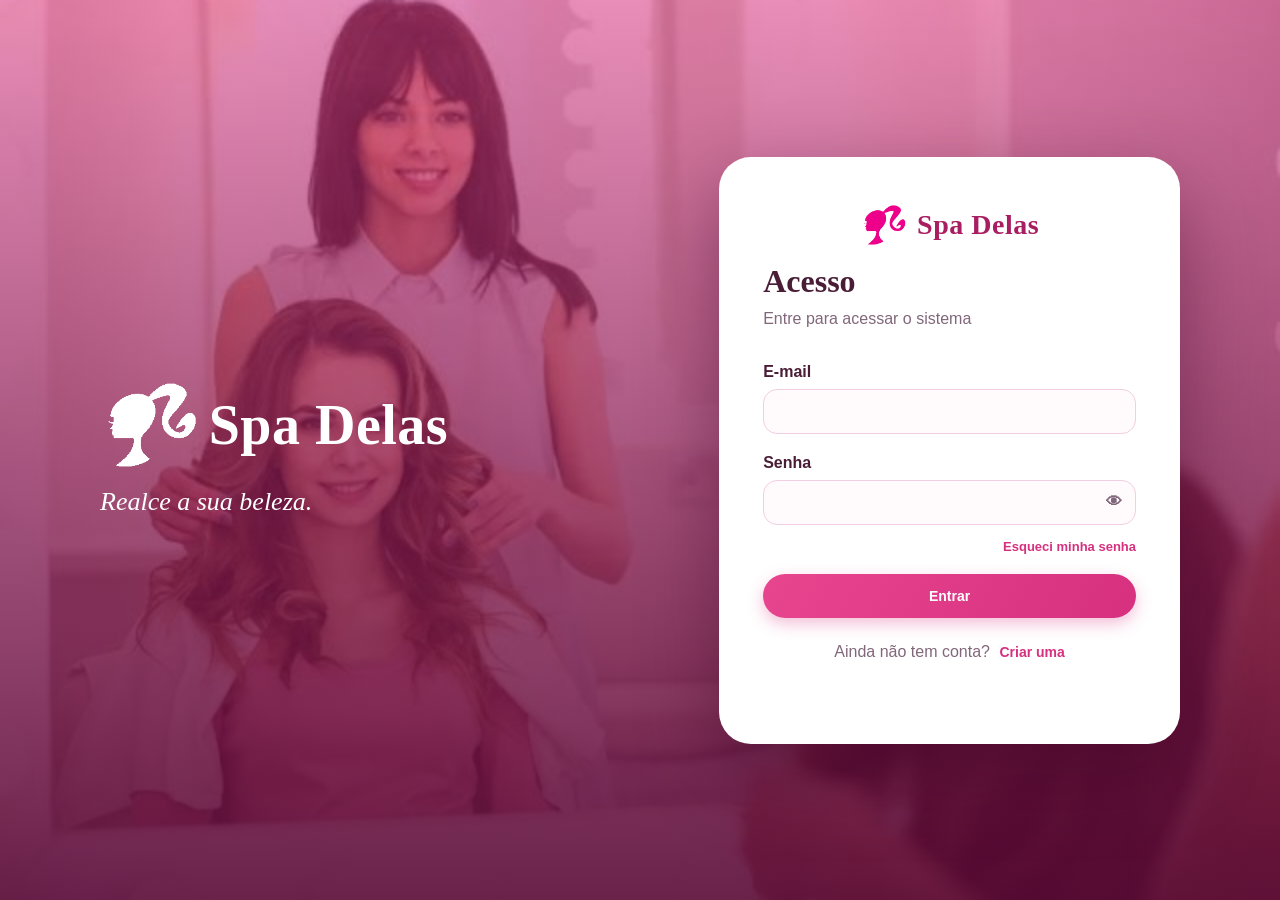
==== commit ef450769: "Novo layout com menu lateral" ====
--- a/wwwroot/admin.html
+++ b/wwwroot/admin.html
@@ -7,6 +7,7 @@
     <link rel="icon" href="imagens/logo.png">
     <link rel="stylesheet" href="estilo.css">
     <link rel="stylesheet" href="comum.css">
+    <link rel="stylesheet" href="tema.css">
     <style>
         .filtros { display:flex; gap:12px; flex-wrap:wrap; align-items:flex-end; }
         .filtros .campo { margin-bottom:0; }
--- a/wwwroot/tema.css
+++ b/wwwroot/tema.css
@@ -0,0 +1,285 @@
+/* =====================================================
+   Spa Delas - TEMA 2: menu lateral + componentes arredondados
+   (carregado por último; sobrescreve estilo.css e comum.css)
+   ===================================================== */
+
+:root {
+    --lateral: 272px;
+    --borda-rosa: #fbdbe8;
+    --sombra-rosa: 0 10px 30px rgba(214, 48, 127, 0.08);
+}
+
+html { scroll-behavior: smooth; }
+body { background: #fff5f9; }
+::selection { background: var(--rosa-claro); color: var(--ameixa); }
+::-webkit-scrollbar { width: 10px; height: 10px; }
+::-webkit-scrollbar-thumb { background: #f3b8d1; border-radius: 10px; }
+::-webkit-scrollbar-track { background: transparent; }
+
+/* ---------- Estrutura: menu lateral ---------- */
+#areaSistema {
+    display: grid;
+    grid-template-columns: var(--lateral) minmax(0, 1fr);
+    grid-template-rows: auto 1fr auto;
+    min-height: 100vh;
+    background: transparent;
+}
+
+.menu {
+    grid-column: 1;
+    grid-row: 1 / -1;
+    position: sticky;
+    top: 0;
+    height: 100vh;
+    min-height: 0;
+    overflow-y: auto;
+    display: flex;
+    flex-direction: column;
+    flex-wrap: nowrap;
+    align-items: stretch;
+    justify-content: flex-start;
+    gap: 4px;
+    padding: 24px 16px;
+    background:
+        radial-gradient(circle at 0% 0%, rgba(255, 255, 255, 0.18), transparent 45%),
+        linear-gradient(170deg, #e8458f 0%, #c2276f 55%, #7d1248 100%);
+    border: none;
+    z-index: 100;
+}
+
+.menu-marca {
+    display: flex;
+    align-items: center;
+    gap: 12px;
+    padding: 4px 10px 22px;
+    margin-bottom: 8px;
+    border-bottom: 1px solid rgba(255, 255, 255, 0.22);
+    color: #fff;
+}
+.menu-marca img { height: 50px; width: auto; }
+.menu-marca b { display: block; font-family: var(--fonte-titulo); font-size: 24px; line-height: 1.1; }
+.menu-marca small { display: block; font-size: 11px; letter-spacing: 0.6px; opacity: 0.85; margin-top: 3px; }
+
+.menu-rotulo {
+    font-size: 11px;
+    letter-spacing: 2px;
+    text-transform: uppercase;
+    color: rgba(255, 255, 255, 0.6);
+    padding: 10px 14px 6px;
+}
+
+.menu button {
+    display: flex;
+    align-items: center;
+    gap: 14px;
+    width: 100%;
+    text-align: left;
+    padding: 12px 14px;
+    border: none;
+    border-radius: 16px;
+    background: transparent;
+    color: rgba(255, 255, 255, 0.9);
+    font-weight: 500;
+    font-size: 14.5px;
+}
+.menu button svg { flex-shrink: 0; opacity: 0.95; }
+.menu button:hover { background: rgba(255, 255, 255, 0.16); color: #fff; border: none; }
+.menu button.ativo {
+    background: #fff;
+    color: var(--rosa-escuro);
+    font-weight: 700;
+    box-shadow: 0 8px 20px rgba(60, 5, 35, 0.25);
+}
+
+.topo {
+    grid-column: 2;
+    grid-row: 1;
+    position: sticky;
+    top: 0;
+    z-index: 50;
+    height: 76px;
+    padding: 0 36px;
+    flex-direction: row;
+    gap: 12px;
+    background: rgba(255, 245, 249, 0.88);
+    backdrop-filter: blur(12px);
+    -webkit-backdrop-filter: blur(12px);
+    border-bottom: 1px solid var(--borda-rosa);
+    box-shadow: none;
+    color: var(--texto);
+}
+.topo-esq { display: flex; align-items: center; gap: 14px; min-width: 0; }
+.topo-titulo { font-family: var(--fonte-titulo); font-size: 24px; color: var(--texto); margin: 0; white-space: nowrap; }
+.btn-hamb {
+    display: none;
+    width: 44px; height: 44px; padding: 0;
+    align-items: center; justify-content: center;
+    background: #fff; border: 1px solid var(--borda-rosa); border-radius: 14px;
+    color: var(--rosa-escuro); font-size: 20px;
+}
+
+.usuario-topo { gap: 12px; }
+.usuario-topo b { color: var(--rosa-escuro); }
+.usuario-topo .btn-sino {
+    background: #fff; border: 1px solid var(--borda-rosa); border-radius: 50%;
+    width: 46px; height: 46px; padding: 0;
+    display: flex; align-items: center; justify-content: center;
+}
+.usuario-topo .btn-sino:hover { background: var(--rosa-bg); }
+.btn-sino .sino-img { width: 28px; height: 28px; border: none; background: transparent; }
+.btn-sino .contador { background: var(--rosa); color: #fff; top: -4px; right: -4px; }
+.usuario-topo .perfil-topo {
+    background: #fff; color: var(--texto); border: 1px solid var(--borda-rosa);
+    padding: 4px 16px 4px 5px; border-radius: 999px;
+}
+.usuario-topo .perfil-topo:hover { background: var(--rosa-bg); }
+.topo .usuario-topo button.btn-sair {
+    background: transparent; color: var(--rosa-escuro); border: 1.5px solid var(--rosa);
+    border-radius: 999px; padding: 9px 20px;
+}
+.topo .usuario-topo button.btn-sair:hover { background: var(--rosa); color: #fff; }
+.painel-notificacoes { top: 58px; border-radius: 22px; }
+
+.conteudo { grid-column: 2; grid-row: 2; width: 100%; max-width: 1280px; margin: 0 auto; padding: 34px 36px; }
+.rodape { grid-column: 2; grid-row: 3; }
+.menu-fundo { display: none; }
+
+/* ---------- Titulos ---------- */
+.titulo-pagina { margin-bottom: 26px; }
+.titulo-pagina h2 { font-size: 36px; margin-bottom: 6px; }
+.titulo-pagina h2::after {
+    content: ""; display: block; width: 56px; height: 4px; border-radius: 4px; margin-top: 12px;
+    background: linear-gradient(90deg, var(--rosa), var(--rosa-claro));
+}
+
+/* ---------- Cartoes ---------- */
+.card, .kpi, .vazio, .tabela-container, .cal-moldura, .formulario, .conta-card, .card-inicio, .card-financeiro {
+    border-radius: 24px;
+    border: 1px solid var(--borda-rosa);
+    box-shadow: var(--sombra-rosa);
+}
+.vazio { border-style: dashed; }
+.card { padding: 26px; }
+
+.kpi {
+    position: relative; overflow: hidden; border-left: 1px solid var(--borda-rosa);
+    background: linear-gradient(160deg, #fff 40%, #fff0f6 100%);
+}
+.kpi::before {
+    content: ""; position: absolute; right: -26px; top: -26px; width: 100px; height: 100px;
+    border-radius: 50%; background: rgba(214, 48, 127, 0.1);
+}
+.kpi b, .kpi strong { font-family: var(--fonte-titulo); font-size: 30px; color: var(--rosa-escuro); }
+
+/* Boas-vindas do cliente vira um banner */
+.boas-vindas {
+    border: none; border-left: none; border-radius: 30px; padding: 34px 38px; min-height: 150px; gap: 26px;
+    background:
+        linear-gradient(115deg, rgba(214, 48, 127, 0.93), rgba(110, 14, 66, 0.9)),
+        url("imagens/generico.png") center / cover;
+    box-shadow: 0 18px 40px rgba(168, 30, 97, 0.28);
+}
+.boas-vindas img { width: auto; height: 92px; border-radius: 0; object-fit: contain; filter: brightness(0) invert(1); }
+.boas-vindas h2 { font-family: var(--fonte-titulo); font-size: 34px; color: #fff; }
+.boas-vindas p { color: rgba(255, 255, 255, 0.92); }
+
+/* ---------- Botoes em pilula ---------- */
+.btn { border-radius: 999px; padding: 11px 22px; }
+.btn-pequeno { padding: 7px 15px; }
+.btn-secundario { border-color: #f1cfe0; }
+.btn-secundario:hover:not(:disabled) { border-color: var(--rosa); background: var(--rosa-bg); }
+.login-formulario > button, .formulario > button { border-radius: 999px; }
+
+/* ---------- Campos ---------- */
+.campo input, .campo select, .campo textarea {
+    border: 1.5px solid #f1cfe0; border-radius: 14px; background: #fffafc;
+}
+.campo input:focus, .campo select:focus, .campo textarea:focus {
+    border-color: var(--rosa); box-shadow: 0 0 0 4px rgba(214, 48, 127, 0.12); background: #fff;
+}
+
+/* ---------- Chips, horarios, abas ---------- */
+.chip { border-radius: 18px; border-color: #f6d3e2; }
+.chip.selecionado { border-color: var(--rosa); background: var(--rosa-bg); box-shadow: 0 0 0 4px rgba(214, 48, 127, 0.1); }
+.slot { border-radius: 999px; border-color: #f6d3e2; padding: 9px 18px; }
+.slot.selecionado { background: var(--rosa); border-color: var(--rosa); }
+.abas { border-bottom-color: var(--borda-rosa); }
+.aba.ativa { border-bottom-color: var(--rosa); color: var(--rosa-escuro); }
+
+/* ---------- Tabelas ---------- */
+thead { background: var(--rosa-bg); border-bottom: none; }
+th { font-size: 12px; text-transform: uppercase; letter-spacing: 1px; color: var(--rosa-escuro); }
+td, th { border-bottom-color: #fbe3ec; }
+tbody tr:hover { background: #fff7fa; }
+
+/* ---------- Calendario ---------- */
+.cal-cab { background: #fff0f6; color: var(--rosa-escuro); border-left-color: #fbe3ec; }
+.cal-cab.hoje { background: var(--rosa); color: #fff; }
+.cal-evento { border-radius: 12px; }
+
+/* ---------- Modais e avisos ---------- */
+.modal { border-radius: 28px; }
+.toast { border-radius: 16px; }
+.aviso-caixa { border-radius: 16px; }
+
+/* ---------- Login: foto em tela cheia + cartao ---------- */
+#areaLogin {
+    background:
+        linear-gradient(rgba(214, 48, 127, 0.55), rgba(90, 10, 55, 0.9)),
+        url("imagens/fundo.png") center / cover fixed;
+}
+.login-container {
+    max-width: 1080px; min-height: 0; gap: 56px; align-items: center;
+    grid-template-columns: 1.1fr 0.9fr;
+    background: transparent; box-shadow: none; border-radius: 0; overflow: visible;
+}
+.login-imagem { background: none; min-height: 0; align-items: center; }
+.login-overlay { padding: 0; }
+.login-overlay p { font-size: 26px; margin-top: 16px; }
+.login-overlay .marca img { height: 84px; }
+.login-overlay .marca b { font-size: 56px; }
+.login-formulario {
+    background: #fff; border-radius: 32px; padding: 48px 44px;
+    box-shadow: 0 30px 80px rgba(60, 5, 35, 0.45);
+}
+
+/* ---------- Responsivo ---------- */
+@media (max-width: 1000px) {
+    #areaSistema { grid-template-columns: minmax(0, 1fr); }
+    .menu {
+        position: fixed; left: 0; top: 0; bottom: 0; width: 290px; height: auto;
+        transform: translateX(-102%); transition: transform 0.25s ease;
+        box-shadow: 10px 0 40px rgba(60, 5, 35, 0.35);
+    }
+    body.menu-aberto .menu { transform: translateX(0); }
+    .menu-fundo { position: fixed; inset: 0; background: rgba(59, 18, 48, 0.5); z-index: 90; }
+    body.menu-aberto .menu-fundo { display: block; }
+    .btn-hamb { display: flex; }
+    .topo, .conteudo, .rodape { grid-column: 1; }
+    .topo { padding: 0 16px; }
+    .conteudo { padding: 22px 16px; }
+    .login-container { grid-template-columns: 1fr; max-width: 520px; gap: 28px; }
+    .login-overlay { text-align: center; }
+    .login-overlay .marca { justify-content: center; }
+    .login-overlay .marca b { font-size: 42px; }
+    .login-overlay p { font-size: 20px; }
+    .login-formulario { padding: 36px 26px; }
+}
+@media (max-width: 650px) {
+    .topo { height: 68px; padding: 0 12px; flex-direction: row; }
+    .topo-titulo { font-size: 19px; }
+    .usuario-topo { flex-wrap: nowrap; gap: 8px; }
+    .usuario-topo .perfil-topo span { display: none; }
+    .usuario-topo .perfil-topo { padding: 4px; }
+    .topo .usuario-topo button.btn-sair { padding: 8px 14px; }
+    .menu { padding: 24px 16px; justify-content: flex-start; }
+    .titulo-pagina h2 { font-size: 28px; }
+    .boas-vindas { padding: 26px 22px; }
+}
+
+.grade-kpi { display: grid; gap: 20px; grid-template-columns: repeat(auto-fit, minmax(210px, 1fr)); margin-bottom: 24px; }
+
+body.fundo-generico { background: #fff5f9; }
+.btn-sino .sino-img { width: 40px; height: 40px; border-radius: 50%; object-fit: cover; }
+.ag-card { grid-template-columns: 1fr; }
+.ag-acoes { justify-content: flex-start; }
